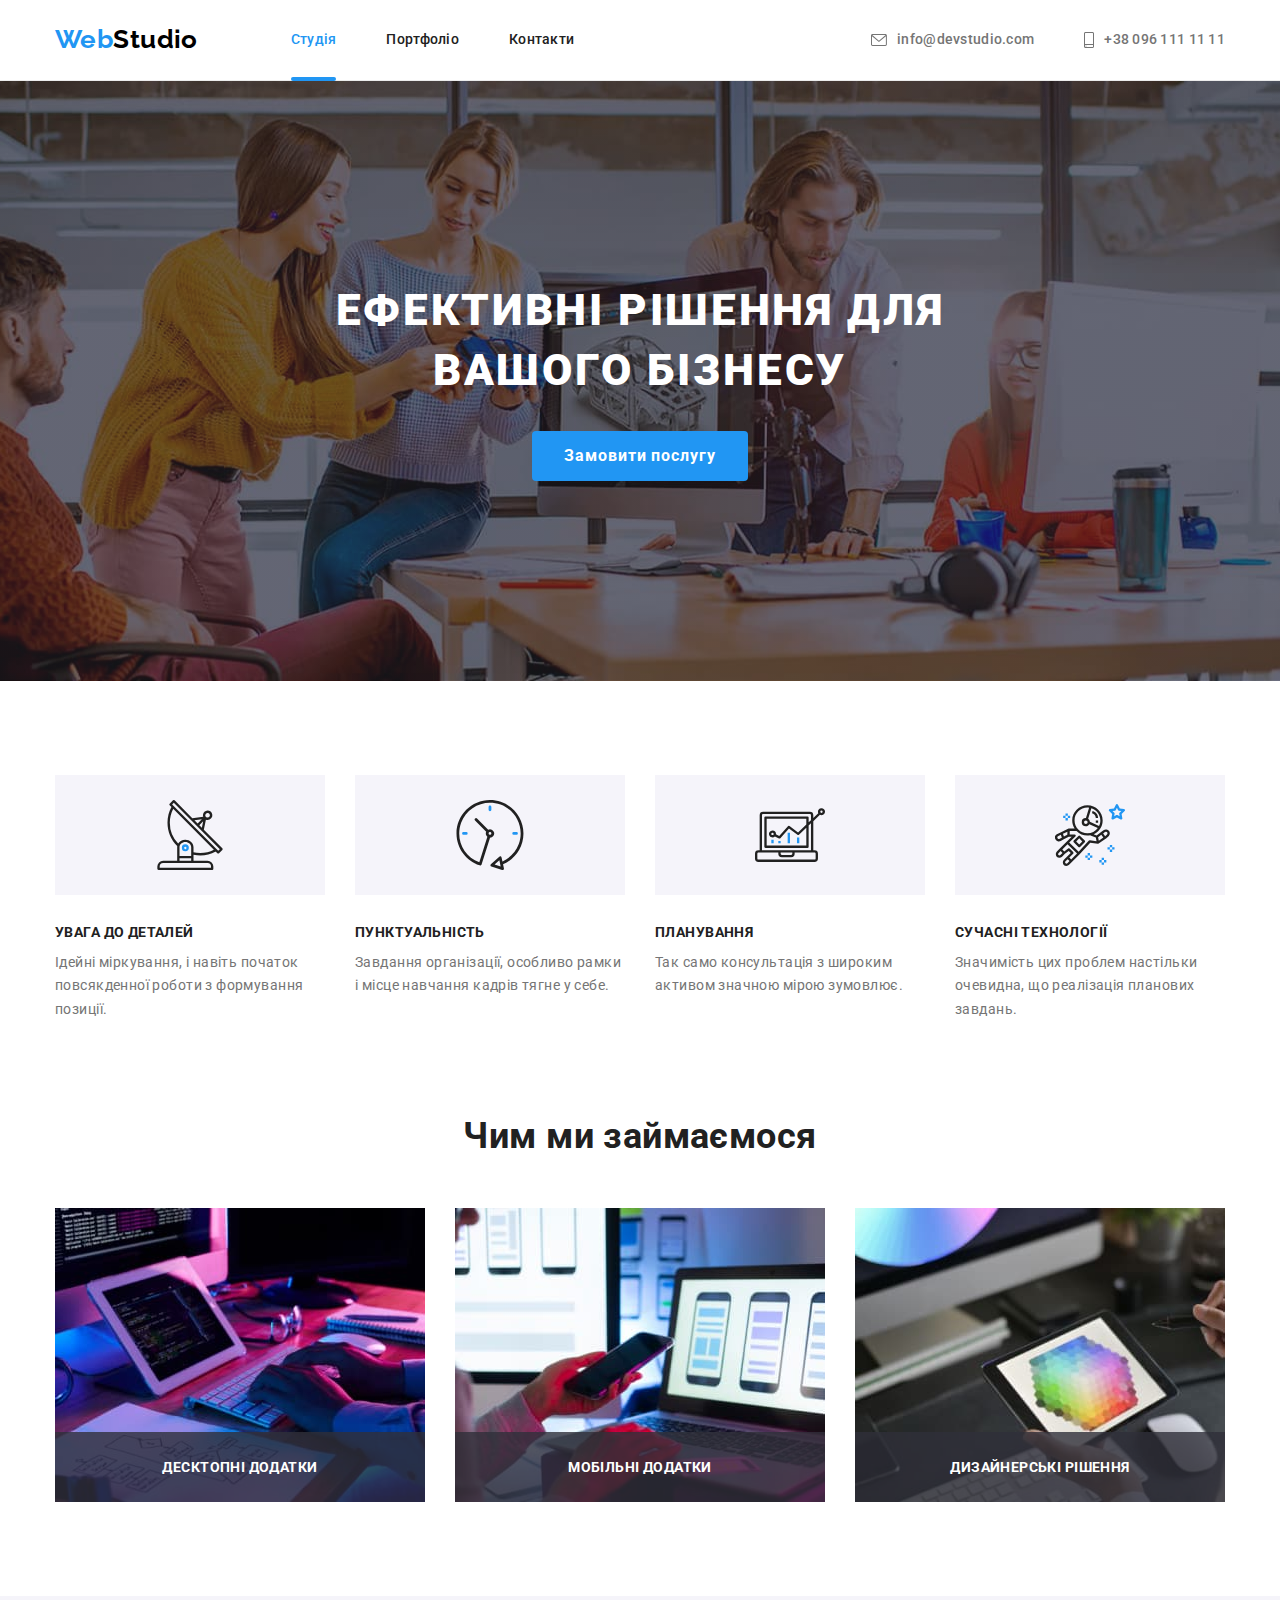
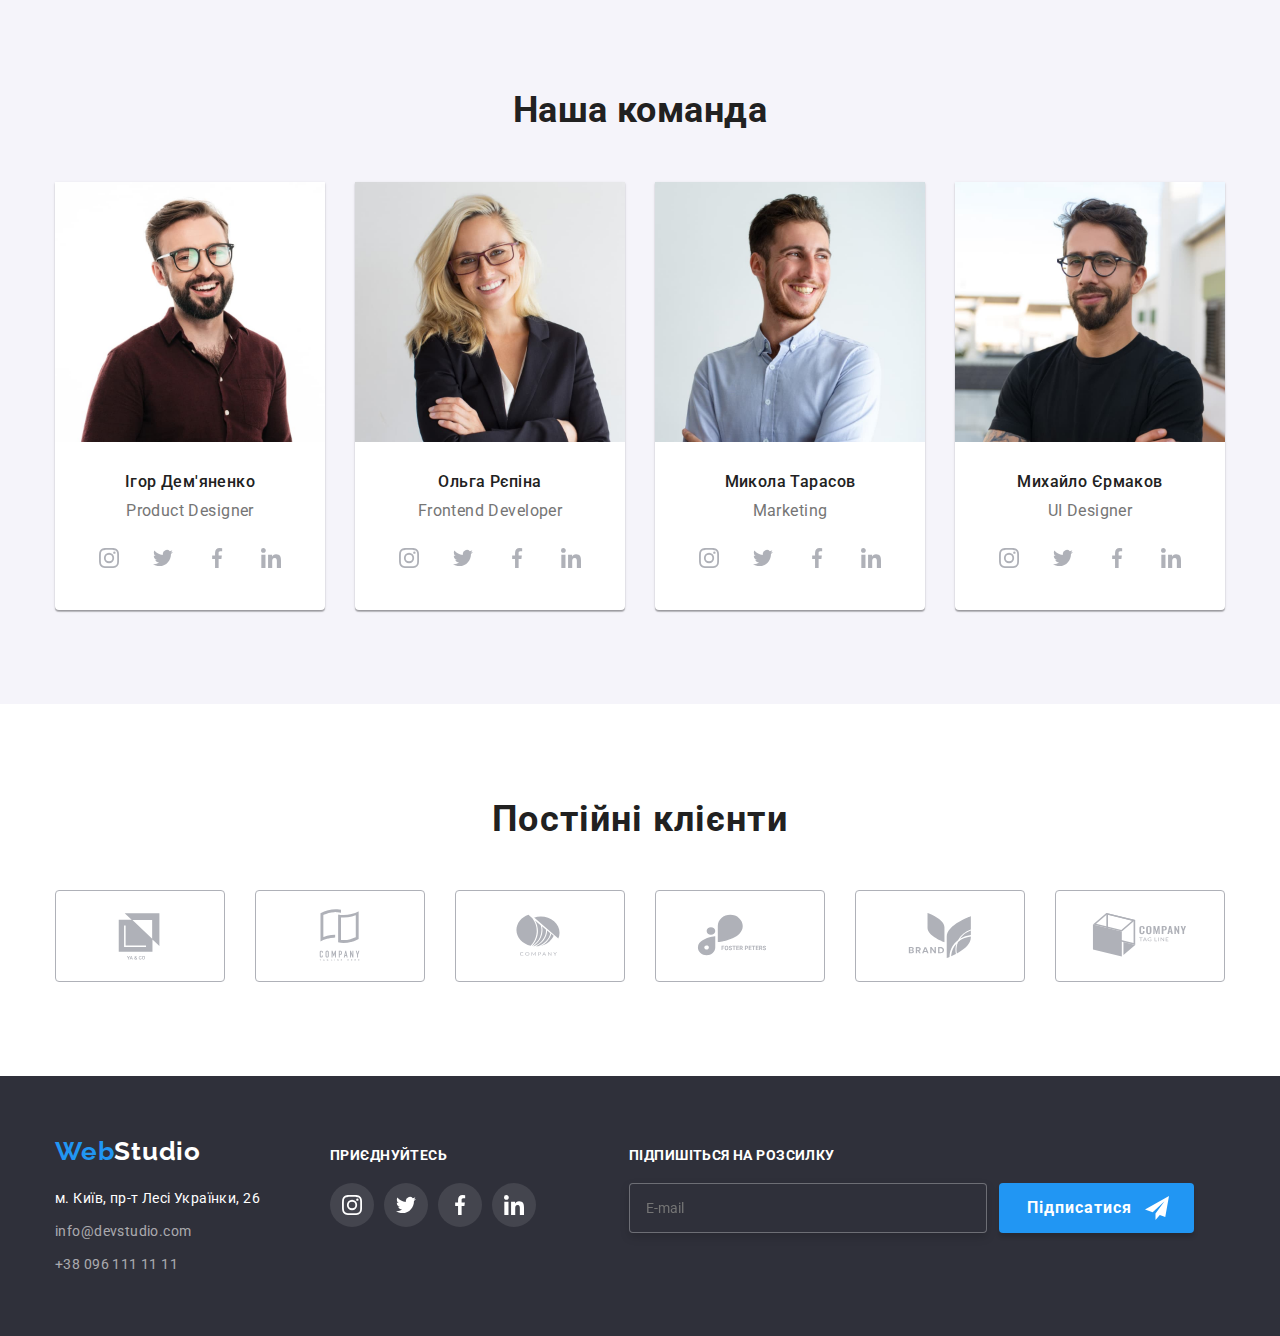
==== index.html @ 055413d2 "add files from goit-markup-hw-06" ====
<!DOCTYPE html>
<html lang="uk">
  <head>
    <meta charset="UTF-8" />
    <meta http-equiv="X-UA-Compatible" content="IE=edge" />
    <meta name="viewport" content="width=device-width, initial-scale=1.0" />
    <title>WebStudio</title>
    <link
      href="https://fonts.googleapis.com/css2?family=Raleway:wght@700&family=Roboto:wght@400;500;700;900&display=swap"
      rel="stylesheet"
    />
    <link
      rel="stylesheet"
      href="https://cdnjs.cloudflare.com/ajax/libs/modern-normalize/1.1.0/modern-normalize.min.css"
    />
    <link rel="stylesheet" href="./css/styles.css" />
  </head>
  <body>
    <header class="page-header">
      <div class="container main-nav">
        <div class="box main-nav">
          <a class="logo link" href="./index.html"
            >Web<span class="studio">Studio</span></a
          >
          <nav>
            <ul class="site-nav list">
              <li class="item">
                <a class="link current" href="./index.html">Студія</a>
              </li>
              <li class="item">
                <a class="link" href="./portfolio.html">Портфоліо</a>
              </li>
              <li class="item">
                <a class="link" href="#">Контакти</a>
              </li>
            </ul>
          </nav>
        </div>

        <div class="box main-nav">
          <ul class="contacts-list list">
            <li class="item">
              <a href="mailto:info@devstudio.com" class="link">
                <svg class="mail-soc-icon" width="16" height="12">
                  <use href="./images/symbol-defs.svg#icon-envelope"></use>
                </svg>
                info@devstudio.com
              </a>
            </li>
            <li class="item">
              <a href="tel:+380961111111" class="link">
                <svg class="tel-soc-icon" width="10" height="16">
                  <use href="./images/symbol-defs.svg#icon-smartphone"></use>
                </svg>
                +38 096 111 11 11</a
              >
            </li>
          </ul>
        </div>
      </div>
    </header>

    <main>
      <section class="hero">
        <h1 class="hero-title">Ефективні рішення для вашого бізнесу</h1>
        <button data-modal-open type="button" class="modal-btn">
          Замовити послугу
        </button>
      </section>

      <section class="features">
        <div class="container">
          <h2 class="visually-hidden">Наші переваги</h2>
          <ul class="features-list list">
            <li class="item">
              <div class="thumb">
                <svg class="features-icon" width="70" height="70">
                  <use href="./images/symbol-defs.svg#icon-antenna"></use>
                </svg>
              </div>
              <h3 class="title">Увага до деталей</h3>
              <p class="text">
                Ідейні міркування, і навіть початок повсякденної роботи з
                формування позиції.
              </p>
            </li>
            <li class="item">
              <div class="thumb">
                <svg class="features-icon" width="70" height="70">
                  <use href="./images/symbol-defs.svg#icon-clock"></use>
                </svg>
              </div>
              <h3 class="title">Пунктуальність</h3>
              <p class="text">
                Завдання організації, особливо рамки і місце навчання кадрів
                тягне у себе.
              </p>
            </li>
            <li class="item">
              <div class="thumb">
                <svg class="features-icon" width="70" height="70">
                  <use href="./images/symbol-defs.svg#icon-diagram"></use>
                </svg>
              </div>
              <h3 class="title">Планування</h3>
              <p class="text">
                Так само консультація з широким активом значною мірою зумовлює.
              </p>
            </li>
            <li class="item">
              <div class="thumb">
                <svg class="features-icon" width="70" height="70">
                  <use href="./images/symbol-defs.svg#icon-astronaut"></use>
                </svg>
              </div>
              <h3 class="title">Сучасні технології</h3>
              <p class="text">
                Значимість цих проблем настільки очевидна, що реалізація
                планових завдань.
              </p>
            </li>
          </ul>
        </div>
      </section>

      <section class="work">
        <div class="container">
          <h2 class="work-title style-title">Чим ми займаємося</h2>
          <ul class="work-list">
            <li class="work-item list">
              <img
                src="./images/img.jpg"
                alt="Людина набирає текст на клавіатурі"
                width="370"
              />
              <div class="activity-1">
                <p class="activity-text">Десктопні додатки</p>
              </div>
            </li>
            <li class="work-item list">
              <img
                src="./images/img1.jpg"
                alt="Людина працює на ноутбуці"
                width="370"
              />
              <div class="activity-2">
                <p class="activity-text">Мобільні додатки</p>
              </div>
            </li>
            <li class="work-item list">
              <img
                src="./images/img2.jpg"
                alt="Людина працює на планшеті з кольоровою палітрою"
                width="370"
              />
              <div class="activity-3">
                <p class="activity-text">Дизайнерські рішення</p>
              </div>
            </li>
          </ul>
        </div>
      </section>

      <section class="team">
        <div class="container">
          <h2 class="team-title style-title">Наша команда</h2>
          <ul class="team-list">
            <li class="list bcg">
              <img src="./images/man.jpg" alt="Ігор Дем'яненко" width="270" />
              <div class="team-box">
                <h3 class="subtitle-team">Ігор Дем'яненко</h3>
                <p lang="en" class="text">Product Designer</p>
                <ul class="team-soc-list list">
                  <li class="team-soc-item">
                    <a href="" class="team-soc-link"
                      ><svg class="soc-icon" width="20" height="20">
                        <use
                          href="./images/symbol-defs.svg#icon-instagram"
                        ></use>
                      </svg>
                    </a>
                  </li>
                  <li class="team-soc-item">
                    <a href="" class="team-soc-link"
                      ><svg class="soc-icon" width="20" height="20">
                        <use href="./images/symbol-defs.svg#icon-twitter"></use>
                      </svg>
                    </a>
                  </li>
                  <li class="team-soc-item">
                    <a href="" class="team-soc-link"
                      ><svg class="soc-icon" width="20" height="20">
                        <use
                          href="./images/symbol-defs.svg#icon-facebook"
                        ></use>
                      </svg>
                    </a>
                  </li>
                  <li class="team-soc-item">
                    <a href="" class="team-soc-link"
                      ><svg class="soc-icon" width="20" height="20">
                        <use
                          href="./images/symbol-defs.svg#icon-linkedin"
                        ></use>
                      </svg>
                    </a>
                  </li>
                </ul>
              </div>
            </li>
            <li class="list bcg">
              <img src="./images/woman.jpg" alt="Ольга Рєпіна" width="270" />
              <div class="team-box">
                <h3 class="subtitle-team">Ольга Рєпіна</h3>
                <p lang="en" class="text">Frontend Developer</p>
                <ul class="team-soc-list list">
                  <li class="team-soc-item">
                    <a href="" class="team-soc-link"
                      ><svg class="soc-icon" width="20" height="20">
                        <use
                          href="./images/symbol-defs.svg#icon-instagram"
                        ></use>
                      </svg>
                    </a>
                  </li>
                  <li class="team-soc-item">
                    <a href="" class="team-soc-link"
                      ><svg class="soc-icon" width="20" height="20">
                        <use href="./images/symbol-defs.svg#icon-twitter"></use>
                      </svg>
                    </a>
                  </li>
                  <li class="team-soc-item">
                    <a href="" class="team-soc-link"
                      ><svg class="soc-icon" width="20" height="20">
                        <use
                          href="./images/symbol-defs.svg#icon-facebook"
                        ></use>
                      </svg>
                    </a>
                  </li>
                  <li class="team-soc-item">
                    <a href="" class="team-soc-link"
                      ><svg class="soc-icon" width="20" height="20">
                        <use
                          href="./images/symbol-defs.svg#icon-linkedin"
                        ></use>
                      </svg>
                    </a>
                  </li>
                </ul>
              </div>
            </li>
            <li class="list bcg">
              <img src="./images/man1.jpg" alt="Микола Тарасов" width="270" />
              <div class="team-box">
                <h3 class="subtitle-team">Микола Тарасов</h3>
                <p lang="en" class="text">Marketing</p>
                <ul class="team-soc-list list">
                  <li class="team-soc-item">
                    <a href="" class="team-soc-link"
                      ><svg class="soc-icon" width="20" height="20">
                        <use
                          href="./images/symbol-defs.svg#icon-instagram"
                        ></use>
                      </svg>
                    </a>
                  </li>
                  <li class="team-soc-item">
                    <a href="" class="team-soc-link"
                      ><svg class="soc-icon" width="20" height="20">
                        <use href="./images/symbol-defs.svg#icon-twitter"></use>
                      </svg>
                    </a>
                  </li>
                  <li class="team-soc-item">
                    <a href="" class="team-soc-link"
                      ><svg class="soc-icon" width="20" height="20">
                        <use
                          href="./images/symbol-defs.svg#icon-facebook"
                        ></use>
                      </svg>
                    </a>
                  </li>
                  <li class="team-soc-item">
                    <a href="" class="team-soc-link"
                      ><svg class="soc-icon" width="20" height="20">
                        <use
                          href="./images/symbol-defs.svg#icon-linkedin"
                        ></use>
                      </svg>
                    </a>
                  </li>
                </ul>
              </div>
            </li>
            <li class="list bcg">
              <img src="./images/man2.jpg" alt="Михайло Єрмаков" width="270" />
              <div class="team-box">
                <h3 class="subtitle-team">Михайло Єрмаков</h3>
                <p lang="en" class="text">UI Designer</p>
                <ul class="team-soc-list list">
                  <li class="team-soc-item">
                    <a href="" class="team-soc-link"
                      ><svg class="soc-icon" width="20" height="20">
                        <use
                          href="./images/symbol-defs.svg#icon-instagram"
                        ></use>
                      </svg>
                    </a>
                  </li>
                  <li class="team-soc-item">
                    <a href="" class="team-soc-link"
                      ><svg class="soc-icon" width="20" height="20">
                        <use href="./images/symbol-defs.svg#icon-twitter"></use>
                      </svg>
                    </a>
                  </li>
                  <li class="team-soc-item">
                    <a href="" class="team-soc-link"
                      ><svg class="soc-icon" width="20" height="20">
                        <use
                          href="./images/symbol-defs.svg#icon-facebook"
                        ></use>
                      </svg>
                    </a>
                  </li>
                  <li class="team-soc-item">
                    <a href="" class="team-soc-link"
                      ><svg class="soc-icon" width="20" height="20">
                        <use
                          href="./images/symbol-defs.svg#icon-linkedin"
                        ></use>
                      </svg>
                    </a>
                  </li>
                </ul>
              </div>
            </li>
          </ul>
        </div>
      </section>

      <section class="clients">
        <div class="container">
          <h2 class="clients-title">Постійні клієнти</h2>
          <ul class="clients-list list">
            <li class="clients-item">
              <a class="clients-logo-link" href=""
                ><svg class="clients-icon" width="106" height="60">
                  <use href="./images/symbol-defs.svg#icon-Client-2"></use>
                </svg>
              </a>
            </li>
            <li class="clients-item">
              <a class="clients-logo-link" href=""
                ><svg class="clients-icon" width="106" height="60">
                  <use href="./images/symbol-defs.svg#icon-Client-1"></use>
                </svg>
              </a>
            </li>
            <li class="clients-item">
              <a class="clients-logo-link" href=""
                ><svg class="clients-icon" width="106" height="60">
                  <use href="./images/symbol-defs.svg#icon-Client-3"></use>
                </svg>
              </a>
            </li>
            <li class="clients-item">
              <a class="clients-logo-link" href=""
                ><svg class="clients-icon" width="106" height="60">
                  <use href="./images/symbol-defs.svg#icon-Client-4"></use>
                </svg>
              </a>
            </li>
            <li class="clients-item">
              <a class="clients-logo-link" href=""
                ><svg class="clients-icon" width="106" height="60">
                  <use href="./images/symbol-defs.svg#icon-Client-5"></use>
                </svg>
              </a>
            </li>
            <li class="clients-item">
              <a class="clients-logo-link" href=""
                ><svg class="clients-icon" width="106" height="60">
                  <use href="./images/symbol-defs.svg#icon-Client-6"></use>
                </svg>
              </a>
            </li>
          </ul>
        </div>
      </section>
    </main>

    <footer class="footer">
      <div class="container footer-thumb">
        <div class="address-thumb">
          <a href="./index.html" class="logo-footer link"
            >Web<span class="studio">Studio</span></a
          >
          <address>
            <ul class="menu-list">
              <li class="list item">
                <a
                  class="address-link"
                  href="https://goo.gl/maps/z2QzcaadqmwXCN8d9"
                  target="_blank"
                  rel="noopener noreferrer nofollow"
                >
                  м. Київ, пр-т Лесі Українки, 26
                </a>
              </li>
              <li class="list item">
                <a class="link" href="mailto:info@devstudio.com"
                  >info@devstudio.com</a
                >
              </li>
              <li class="list item">
                <a class="link" href="tel:+380961111111">+38 096 111 11 11</a>
              </li>
            </ul>
          </address>
        </div>
        <div class="social-thumb">
          <p class="footer-text">приєднуйтесь</p>
          <ul class="footer-soc-list list">
            <li class="footer-soc-item">
              <a href="" class="footer-soc-link"
                ><svg class="footer-soc-icon" width="20" height="20">
                  <use href="./images/symbol-defs.svg#icon-instagram"></use>
                </svg>
              </a>
            </li>
            <li class="footer-soc-item">
              <a href="" class="footer-soc-link"
                ><svg class="footer-soc-icon" width="20" height="20">
                  <use href="./images/symbol-defs.svg#icon-twitter"></use>
                </svg>
              </a>
            </li>
            <li class="footer-soc-item">
              <a href="" class="footer-soc-link"
                ><svg class="footer-soc-icon" width="20" height="20">
                  <use href="./images/symbol-defs.svg#icon-facebook"></use>
                </svg>
              </a>
            </li>
            <li class="footer-soc-item">
              <a href="" class="footer-soc-link"
                ><svg class="footer-soc-icon" width="20" height="20">
                  <use href="./images/symbol-defs.svg#icon-linkedin"></use>
                </svg>
              </a>
            </li>
          </ul>
        </div>
        <div class="mailing-list-thumb">
          <p class="footer-text">Підпишіться на розсилку</p>
          <form class="form-footer">
            <div class="form-footer-thumb">
              <input
                class="footer-input colortext"
                type="e-mail"
                placeholder="E-mail"
                required
              />
              <button class="btn-footer" type="submit">
                Підписатися
                <svg class="footer-icon-send" width="24" height="24">
                  <use href="./images/icons.svg#icon-send"></use>
                </svg>
              </button>
            </div>
          </form>
        </div>
      </div>
    </footer>
    <div data-modal class="backdrop is-hidden">
      <div class="modal">
        <button data-modal-close type="button" class="btn-close">
          <svg class="modal-close-icon" width="18px" height="18px">
            <use href="./images/symbol-defs.svg#icon-close"></use>
          </svg>
        </button>
        <p class="modal-title">Залиште свої дані, ми вам передзвонимо</p>
        <form class="modal-form">
          <div class="form-field">
            <label class="form-label" for="name">Ім'я</label>
            <input
              type="text"
              class="form-input"
              name="user-name"
              id="name"
              required
            />
            <svg class="form-input-icon" width="18px" height="18px">
              <use href="./images/icons.svg#icon-person-modal"></use>
            </svg>
          </div>

          <div class="form-field">
            <label class="form-label" for="tel">Телефон</label>
            <input
              type="tel"
              class="form-input"
              name="user-tel"
              id="tel"
              required
            />
            <svg class="form-input-icon" width="18px" height="18px">
              <use href="./images/icons.svg#icon-phone-modal"></use>
            </svg>
          </div>

          <div class="form-field">
            <label class="form-label" for="email">Пошта</label>
            <input
              type="email"
              class="form-input"
              name="user-email"
              id="email"
            /><svg class="form-input-icon" width="18px" height="18px">
              <use href="./images/icons.svg#icon-email-modal"></use>
            </svg>
          </div>
          <div class="form-field">
            <label for="user-text" class="form-label">Коментар</label>
            <textarea
              class="form-comment"
              name="user-text"
              id="user-text"
              placeholder="Введіть текст"
            ></textarea>
          </div>

          <div class="form-field-policy">
            <input
              class="checkbox visually-hidden"
              type="checkbox"
              name="policy"
              id="policy"
            />
            <label class="text-checkbox" for="policy"
              ><span
                ><svg class="icon-checked" width="16" height="15">
                  <use href="./images/icons.svg#icon-checked"></use>
                </svg> </span
              >Погоджуюся з розсилкою та приймаю
              <a class="modal-accept">Умови договору</a></label
            >
          </div>

          <button type="submit" class="send-btn">Відправити</button>
        </form>
      </div>
    </div>
    <script src="./js/modal.js"></script>
  </body>
</html>
---- css/styles.css ----
/* колір основного тексту #212121 */
/* колір другорядного тексту #757575  */
/* білий  #ffffff */
/* акцент #2196F3 */
/* контакти у футері rgba(255, 255, 255, 0.6) */
/* секція і футер #2F303A  */
/* колір хедера #ECECEC */
/* колір невидимої секції #F5F5F5 */
/* колір секції наша команда #F5F4FA */

:root {
  --primery-text-color: #212121;
  --title-text-color: #757575;
  --accent-text-color: #2196f3;
  --primery-white-color: #ffffff;
  --primery-black-color: #000000;
  --bg-footer-color: #2f303a;
  --bg-our-team: #f5f4fa;
  --address-footer: rgba(255, 255, 255, 0.6);
  --button-color: #188ce8;
  --button-bcg-color: #f5f4fa;
}

body {
  background-color: var(--primery-white-color);
  font-family: "Roboto", sans-serif;
  color: var(--primery-text-color);
  font-size: 14px;
  letter-spacing: 0.03em;
}

.list {
  list-style: none;
  padding: 0;
  margin: 0;
}
.link {
  text-decoration: none;
}

.container {
  width: 1200px;
  padding: 0 15px;
  margin: 0 auto;
}

h1,
h2,
h3,
h4,
h5,
h6,
p,
ul {
  margin: 0;
}

img {
  display: block;
  max-width: 100%;
  height: auto;
}

button {
  cursor: pointer;
  border: none;
  font-family: inherit;
}

a {
  cursor: pointer;
}

/* header */

.box {
  width: 1200px;
  padding: 0;
  margin: 0 auto;
}

.logo {
  padding: 24px 0 25px 0;
  display: block;
  color: var(--accent-text-color);
  font-family: "Raleway";
  font-weight: 700;
  font-size: 26px;
  line-height: 1.19;
}
.studio {
  color: var(--primery-black-color);
}

.main-nav {
  display: flex;
}

.page-header {
  width: 100%;

  border-bottom: 1px solid #ececec;
  background-color: var(--primery-white-color);
}

.site-nav .link {
  position: relative;
  display: block;
  padding-top: 32px;
  padding-bottom: 32px;

  color: var(--primery-text-color);
  font-weight: 500;
  font-size: 14px;
  line-height: 1.14;
  letter-spacing: 0.02em;
  transition: color 250ms cubic-bezier(0.4, 0, 0.2, 1);
}

.current::after {
  content: "";
  position: absolute;
  left: 0;
  bottom: -1px;

  display: block;
  width: 100%;
  height: 4px;
  border-radius: 2px;
  background-color: var(--accent-text-color);
}

.site-nav {
  display: flex;
  margin-left: 93px;
}

.site-nav .item:not(:last-child) {
  margin-right: 50px;
}

.site-nav .link:hover,
.site-nav .link:focus {
  color: var(--accent-text-color);
}

.site-nav .link.current {
  color: var(--accent-text-color);
}

.contacts-list .link {
  padding-top: 32px;
  padding-bottom: 32px;
  display: flex;
  align-items: center;

  color: var(--title-text-color);
  font-weight: 500;
  font-size: 14px;
  line-height: 1.14;
  letter-spacing: 0.02em;

  transition: color 250ms cubic-bezier(0.4, 0, 0.2, 1);
}

.contacts-list {
  display: flex;
  margin-left: auto;
}

.mail-soc-icon {
  fill: currentColor;
  margin-right: 10px;
}

.tel-soc-icon {
  fill: currentColor;
  margin-right: 10px;
}

.contacts-list .mail-soc-icon:hover,
.contacts-list .mail-soc-icon:focus {
  color: var(--accent-text-color);
}

.contacts-list .item:not(:last-child) {
  margin-right: 50px;
}

.contacts-list .link:hover,
.contacts-list .link:focus {
  color: var(--accent-text-color);
}

/* hero */

.visually-hidden {
  position: absolute;
  white-space: nowrap;
  width: 1px;
  height: 1px;
  overflow: hidden;
  border: 0;
  padding: 0;
  clip: rect(0 0 0 0);
  clip-path: inset(50%);
  margin: -1px;
}

.hero {
  background-color: #c4c4c4;
  text-align: center;
  padding-top: 200px;
  padding-bottom: 200px;
}

.hero {
  margin: auto;
  min-height: 480px;
  max-width: 1600px;
  background-image: linear-gradient(
      rgba(47, 48, 58, 0.4),
      rgba(47, 48, 58, 0.4)
    ),
    url(../images/hero-bcg.jpg);
  background-repeat: no-repeat;
  background-position: center;
  background-size: cover;
}

.hero-title {
  margin-left: auto;
  margin-right: auto;
  max-width: 696px;

  color: var(--primery-white-color);
  font-weight: 900;
  font-size: 44px;
  line-height: 1.36;
  letter-spacing: 0.06em;
  text-transform: uppercase;
}

.modal-btn {
  display: inline-block;
  margin: 0 auto;
  margin-top: 30px;

  border-radius: 4px;
  min-width: 216px;
  padding: 10px 32px;

  background-color: var(--accent-text-color);
  color: var(--primery-white-color);
  font-weight: 700;
  font-size: 16px;
  line-height: 1.87;
  text-decoration: none;
  letter-spacing: 0.06em;

  transition: background-color 250ms cubic-bezier(0.4, 0, 0.2, 1);
}

.modal-btn:hover,
.modal-btn:focus {
  background-color: var(--button-color);
}

/* features */

.features-list .title {
  color: var(--primery-text-color);
  font-weight: 700;
  font-size: 14px;
  line-height: 1.14;
  text-transform: uppercase;
  margin-bottom: 10px;
}

.features {
  padding-top: 94px;
}

.features-list {
  display: flex;
}

.features-list .item:not(:last-child) {
  margin-right: 30px;
}

.features-list .text {
  color: var(--title-text-color);
  font-size: 14px;
  line-height: 1.71;
  max-width: 270px;
}

.thumb {
  display: flex;
  background-color: #f5f4fa;
  width: 270px;
  height: 120px;
  margin-bottom: 30px;
  align-items: center;
  justify-content: center;
}

/* work */

.style-title {
  font-weight: 700;
  font-size: 36px;
  line-height: 1.16;
  text-align: center;
  margin-bottom: 50px;
}

.work {
  padding-top: 94px;
  padding-bottom: 94px;
}

.work-list {
  position: relative;
  display: flex;
  padding-left: 0;
}

.work-list .item {
  max-width: 370px;
}

.work-list .work-item:not(:last-child) {
  margin-right: 30px;
}

.activity-1 {
  position: absolute;
  bottom: 0;
  left: 0;
  width: 370px;
  height: 70px;
  background: rgba(47, 48, 58, 0.8);
}

.activity-2 {
  position: absolute;
  bottom: 0;
  left: 400px;
  width: 370px;
  height: 70px;
  background: rgba(47, 48, 58, 0.8);
}

.activity-3 {
  position: absolute;
  bottom: 0;
  left: 800px;
  width: 370px;
  height: 70px;
  background: rgba(47, 48, 58, 0.8);
}

.activity-text {
  position: absolute;
  top: 50%;
  left: 50%;
  transform: translate(-50%, -50%);

  font-weight: 700;
  font-size: 14px;
  line-height: calc(16 / 14);
  text-align: center;
  letter-spacing: 0.03em;
  text-transform: uppercase;

  color: var(--primery-white-color);
}

/* team */

.team {
  background-color: var(--bg-our-team);
}

.team-box {
  padding-top: 30px;
  padding-bottom: 30px;
  text-align: center;
}

.subtitle-team {
  font-weight: 500;
  font-size: 16px;
  line-height: 1.19;
  margin-bottom: 10px;
}

.team .text {
  color: var(--title-text-color);
  font-size: 16px;
  line-height: 1.19;
}

.team {
  padding-top: 94px;
  padding-bottom: 94px;
}

.team-list {
  display: flex;
  padding-left: 0;
}

.team-list .bcg:not(:last-child) {
  margin-right: 30px;
}

.bcg {
  width: 270px;
  height: 428px;
  left: 215px;
  top: 1632px;
  background: var(--primery-white-color);
  box-shadow: 0px 1px 3px rgba(0, 0, 0, 0.12), 0px 1px 1px rgba(0, 0, 0, 0.14),
    0px 2px 1px rgba(0, 0, 0, 0.2);
  border-radius: 0px 0px 4px 4px;
}

.team-soc-list {
  display: flex;
  gap: 10px;
  align-items: center;
  justify-content: center;
  margin-top: 16px;
}

.soc-icon {
  color: #afb1b8;
}

.team-soc-item {
  height: 44px;
  width: 44px;
}

.team-soc-link {
  display: flex;
  fill: currentColor;
  text-decoration: none;
  background-color: var(--primery-white-color);
  align-items: center;
  justify-content: center;
  border-radius: 50%;
  width: 100%;
  height: 100%;
  fill: #afb1b8;

  transition: background-color 250ms cubic-bezier(0.4, 0, 0.2, 1);
}

.team-soc-link:hover,
.team-soc-link:focus {
  background-color: var(--accent-text-color);
  fill: var(--primery-white-color);
}

/* Clients */

.clients {
  background-color: var(--primery-white-color);
  padding-top: 94px;
  padding-bottom: 94px;
}

.clients-title {
  font-size: 36px;
  line-height: calc(42 / 36);
  text-align: center;
  letter-spacing: 0.03em;
  color: var(--primery-text-color);
}

.clients-list {
  display: flex;
  margin-top: 50px;

  gap: 30px;
  align-items: center;
  justify-content: center;
}

.clients-item {
  width: 170px;
  height: 92px;
}

.clients-logo-link {
  display: flex;
  fill: currentColor;
  align-items: center;
  justify-content: center;
  border: 1px solid #afb1b8;
  border-radius: 4px;
  width: 100%;
  height: 100%;
  fill: #afb1b8;
  transition: border-color 250ms cubic-bezier(0.4, 0, 0.2, 1),
    fill 250ms cubic-bezier(0.4, 0, 0.2, 1);
}

.clients-logo-link:hover,
.clients-logo-link:focus {
  border-color: var(--accent-text-color);
  fill: var(--accent-text-color);
}

/* footer */

.footer {
  display: flex;
  align-items: baseline;
  background-color: var(--bg-footer-color);
  padding-top: 60px;
  padding-bottom: 60px;
}

.logo-footer {
  display: inline-block;
  margin-bottom: 20px;

  color: var(--accent-text-color);
  font-family: "Raleway";
  font-weight: 700;
  font-size: 26px;
  line-height: 1.19;
  letter-spacing: 0.03em;
}

.logo-footer .studio {
  color: var(--primery-white-color);
}

.menu-list .link {
  font-size: 14px;
  line-height: 1.71;
}

.menu-list {
  padding-left: 0;
}

.menu-list .item:not(:last-child) {
  margin-bottom: 9px;
}

address .link {
  font-style: normal;
  font-size: 14px;
  line-height: 1.7;
  color: var(--address-footer);
  transition: color 250ms cubic-bezier(0.4, 0, 0.2, 1);
}

address .link:hover,
address .link:focus {
  color: var(--accent-text-color);
}
.address-link:hover,
.address-link:focus {
  color: var(--accent-text-color);
}

.address-link {
  font-style: normal;
  font-size: 14px;
  line-height: 1.7;
  color: var(--primery-white-color);
  text-decoration: none;
  transition: color 250ms cubic-bezier(0.4, 0, 0.2, 1);
}

.footer-thumb {
  display: flex;
  align-items: baseline;
}

.address-thumb {
  margin-right: 70px;
}

.footer-text {
  color: var(--primery-white-color);
  font-weight: 700;
  font-size: 14px;
  line-height: calc(16 / 14);
  letter-spacing: 0.03em;
  text-transform: uppercase;
}

.footer-soc-list {
  display: flex;
  gap: 10px;
  margin-top: 20px;
}

.footer-soc-item {
  width: 44px;
  height: 44px;
}

.footer-soc-link {
  display: flex;
  fill: currentColor;
  text-decoration: none;
  background-color: rgba(255, 255, 255, 0.1);
  align-items: center;
  justify-content: center;
  border-radius: 50%;
  width: 100%;
  height: 100%;
  transition: background-color 250ms cubic-bezier(0.4, 0, 0.2, 1);
}

.footer-soc-icon {
  color: var(--primery-white-color);
}

.footer-soc-link:hover,
.footer-soc-link:focus {
  background-color: var(--accent-text-color);
}

.soc-icon:hover,
.soc-icon:focus {
  color: var(--primery-white-color);
}

.footer-input {
  background-color: var(--bg-footer-color);
  margin-top: 20px;
  width: 358px;
  height: 50px;
  border: 1px solid rgba(255, 255, 255, 0.3);
  filter: drop-shadow(0px 4px 4px rgba(0, 0, 0, 0.15));
  border-radius: 4px;
}

.footer-input {
  padding: 15px 16px;
}

.colortext {
  color: var(--primery-white-color);
}

.footer-input:focus {
  border: 1px solid var(--accent-text-color);
  outline: transparent;
}

.btn-footer {
  position: relative;
  background-color: var(--accent-text-color);
  color: var(--primery-white-color);

  padding: 10px 62px 10px 28px;
  font-weight: bold;
  font-size: 16px;
  letter-spacing: 0.06em;
  line-height: calc(30 / 16);
  box-shadow: 0px 4px 4px rgba(0, 0, 0, 0.15);
  border-radius: 4px;

  transition: background-color 250ms cubic-bezier(0.4, 0, 0.2, 1);
}

.btn-footer:hover,
.btn-footer:focus {
  background-color: var(--button-color);
}

.footer-icon-send {
  position: absolute;
  fill: currentColor;
  top: 50%;
  right: 13px;
  transform: translate(-50%, -50%);
}

.form-footer-thumb {
  display: flex;
  align-items: flex-end;
  gap: 12px;
}

.mailing-list-thumb {
  margin-left: 93px;
}

/* portfolio */

.modal-btn-list {
  padding: 6px 25px;
  border-radius: 4px;

  background-color: var(--button-bcg-color);
  font-style: normal;
  font-weight: 500;
  font-size: 16px;
  line-height: 1.62;
  transition: background-color 250ms cubic-bezier(0.4, 0, 0.2, 1);
}

.page-list {
  display: flex;
  margin-bottom: 50px;
  justify-content: center;
}

.modal-btn-list:hover,
.modal-btn-list:focus {
  color: var(--primery-white-color);
  background-color: var(--accent-text-color);
}

.page-list .item {
  margin-right: 8px;
}

.modal-btn-list:hover,
.modal-btn-list:focus {
  box-shadow: 0px 3px 1px rgba(0, 0, 0, 0.1), 0px 1px 2px rgba(0, 0, 0, 0.08),
    0px 2px 2px rgba(0, 0, 0, 0.12);
}

.some-item:not(:last-child) {
  margin-right: 8px;
}

.portfolio-hero {
  padding-top: 94px;
  padding-bottom: 94px;
}

.portfolio-title {
  margin-bottom: 4px;
  color: var(--primery-text-color);
  font-weight: 700;
  font-size: 18px;
  line-height: 2;
  letter-spacing: 0.06em;
}

.portfolio-text {
  color: var(--title-text-color);
  font-size: 16px;
  line-height: 1.87;
}

.portfolio-list {
  display: flex;
  flex-wrap: wrap;
}

.card-link {
  display: block;
}

.card-link:hover .text-overlay {
  transform: translateY(0);
}

.card-link:hover,
.card-link:focus {
  box-shadow: 0px 1px 1px rgba(0, 0, 0, 0.12), 0px 4px 4px rgba(0, 0, 0, 0.06),
    1px 4px 6px rgba(0, 0, 0, 0.16);
}

.portfolio-list .item {
  width: 370px;
  margin-right: 30px;
  margin-bottom: 30px;
}

.portfolio-list .item:nth-child(3n) {
  margin-right: 0;
}

.portfolio-list .item:nth-last-child(-n + 3) {
  margin-bottom: 0;
}

.card-title {
  padding: 20px 24px;
  border: 1px solid #eeeeee;
  border-top: none;
}

.project-thumb {
  position: relative;
  overflow: hidden;
}

.text-overlay {
  position: absolute;
  display: flex;
  justify-content: center;
  align-items: center;
  top: 0;
  left: 0;
  height: 101%;
  width: 100%;
  padding: 63px 24px;

  transform: translateY(100%);
  transition: transform 250ms cubic-bezier(0.4, 0, 0.2, 1);

  font-weight: 400;
  font-size: 18px;
  line-height: calc(28 / 18);
  letter-spacing: 0.03em;

  color: var(--primery-white-color);
  background-color: rgba(33, 150, 243, 0.9);
}

.backdrop {
  position: fixed;
  bottom: 0;
  left: 0;
  width: 100%;
  height: 100%;
  background-color: rgba(0, 0, 0, 0.2);

  transition: opacity 250ms cubic-bezier(0.4, 0, 0.2, 1),
    visibility 250ms cubic-bezier(0.4, 0, 0.2, 1);
}

.modal {
  position: absolute;
  top: 50%;
  left: 50%;

  width: 528px;
  height: 581px;
  background-color: var(--primery-white-color);
  box-shadow: 0px 1px 3px rgba(0, 0, 0, 0.12), 0px 1px 1px rgba(0, 0, 0, 0.14),
    0px 2px 1px rgba(0, 0, 0, 0.2);
  border-radius: 4px;
  padding: 40px;

  transform: translate(-50%, -50%) scale(1);
  transition: transform 250ms cubic-bezier(0.4, 0, 0.2, 1);
}

.backdrop.is-hidden .modal {
  transform: translate(-50%, -50%) scale(0);
}

.btn-close {
  position: absolute;
  top: 8px;
  right: 8px;

  width: 30px;
  height: 30px;
  background: var(--primery-white-color);
  border: 1px solid rgba(0, 0, 0, 0.1);
  border-radius: 50%;

  display: flex;
  justify-content: center;
  align-items: center;

  transition: background-color 250ms cubic-bezier(0.4, 0, 0.2, 1);
}

.btn-close:hover,
.btn-close:focus {
  fill: var(--accent-text-color);
}

.is-hidden {
  opacity: 0;
  visibility: hidden;
  pointer-events: none;
}

.modal-title {
  font-weight: 700;
  font-size: 20px;
  line-height: calc(23 / 20);
  text-align: center;
  letter-spacing: 0.03em;
  margin-bottom: 12px;
  color: var(--primery-text-color);
}

.form-field {
  position: relative;

  display: flex;
  flex-direction: column;
  margin-bottom: 10px;

  font-weight: 400;
  font-size: 12px;
  line-height: calc(14 / 12);

  letter-spacing: 0.01em;
  color: var(--title-text-color);
}

.modal-form .form-field:nth-last-child(-n + 3) {
  margin-bottom: 0;
}

.form-input-icon {
  position: absolute;
  top: 50%;
  left: 12px;
  transition: color 250ms cubic-bezier(0.4, 0, 0.2, 1);
}

.form-input {
  margin: 0;
  padding-left: 42px;
  width: 100%;
  height: 40px;
  border: 1px solid rgba(33, 33, 33, 0.2);
  border-radius: 4px;
  outline: transparent;
  transition: outline 250ms cubic-bezier(0.4, 0, 0.2, 1);
}

.form-comment {
  outline: transparent;
  transition: outline 250ms cubic-bezier(0.4, 0, 0.2, 1);
}

.form-input:focus,
.form-comment:focus {
  border: 1px solid var(--accent-text-color);
}

.form-field:focus-within > .form-input-icon {
  fill: var(--accent-text-color);
}

.form-label {
  font-weight: 400;
  font-size: 12px;
  line-height: calc(14 / 12);

  letter-spacing: 0.01em;

  color: var(--title-text-color);
  margin-bottom: 4px;
}

.send-btn {
  display: block;
  margin: 0 auto;
  width: 200px;
  height: 50px;
  margin-top: 30px;
  padding: 0;
  background: var(--accent-text-color);
  box-shadow: 0px 4px 4px rgba(0, 0, 0, 0.15);
  border-radius: 4px;
  align-items: center;
  text-align: center;
  letter-spacing: 0.06em;

  font-weight: 700;
  font-size: 16px;
  line-height: calc(30 / 16);

  color: var(--primery-white-color);
  transition: background-color 250ms cubic-bezier(0.4, 0, 0.2, 1);
}

.send-btn:hover,
.send-btn:focus {
  background-color: var(--button-color);
}

.form-comment {
  height: 120px;
  width: 100%;
  border: 1px solid rgba(33, 33, 33, 0.2);
  border-radius: 4px;
  resize: none;
  padding: 12px 16px;
  margin-bottom: 20px;
}

.form-comment::placeholder {
  font-weight: 400;
  font-size: 12px;
  line-height: calc(14 / 12);
  letter-spacing: 0.01em;

  color: rgba(117, 117, 117, 0.5);
}

.modal-accept {
  color: var(--accent-text-color);
  text-decoration: underline;
}

.text-checkbox {
  font-weight: 400;
  font-size: 14px;
  line-height: calc(24 / 14);

  letter-spacing: 0.03em;

  color: var(--title-text-color);

  display: flex;
  align-items: center;
  justify-content: center;
}

.text-checkbox span {
  width: 16px;
  height: 15px;
  border: 2px solid var(--primery-text-color);
  border-radius: 2px;
  margin-right: 10px;
  display: flex;
  align-items: center;
  justify-content: center;
  fill: transparent;
}

.checkbox:checked + .text-checkbox span {
  background-color: var(--accent-text-color);
  border-color: transparent;
  fill: #ffffff;
}

.checkbox:focus + .text-checkbox span {
  border-color: var(--accent-text-color);
}
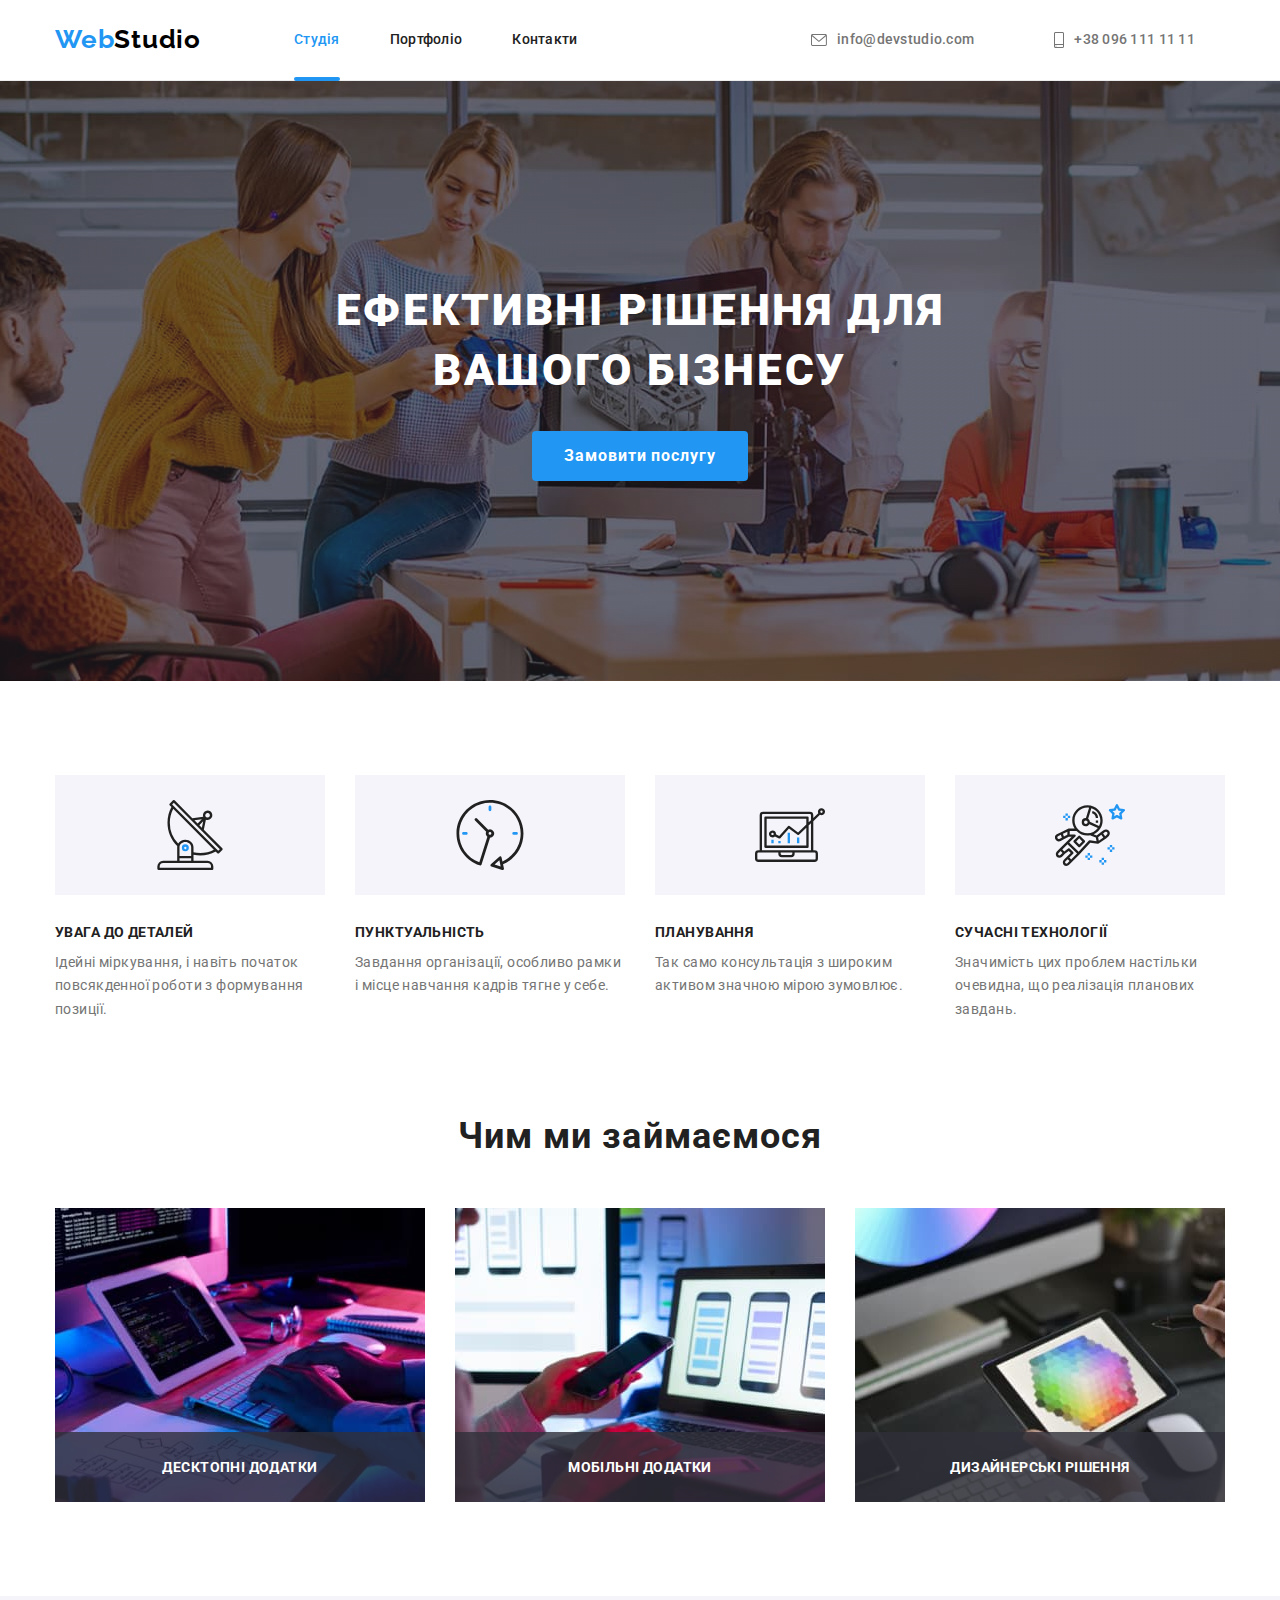
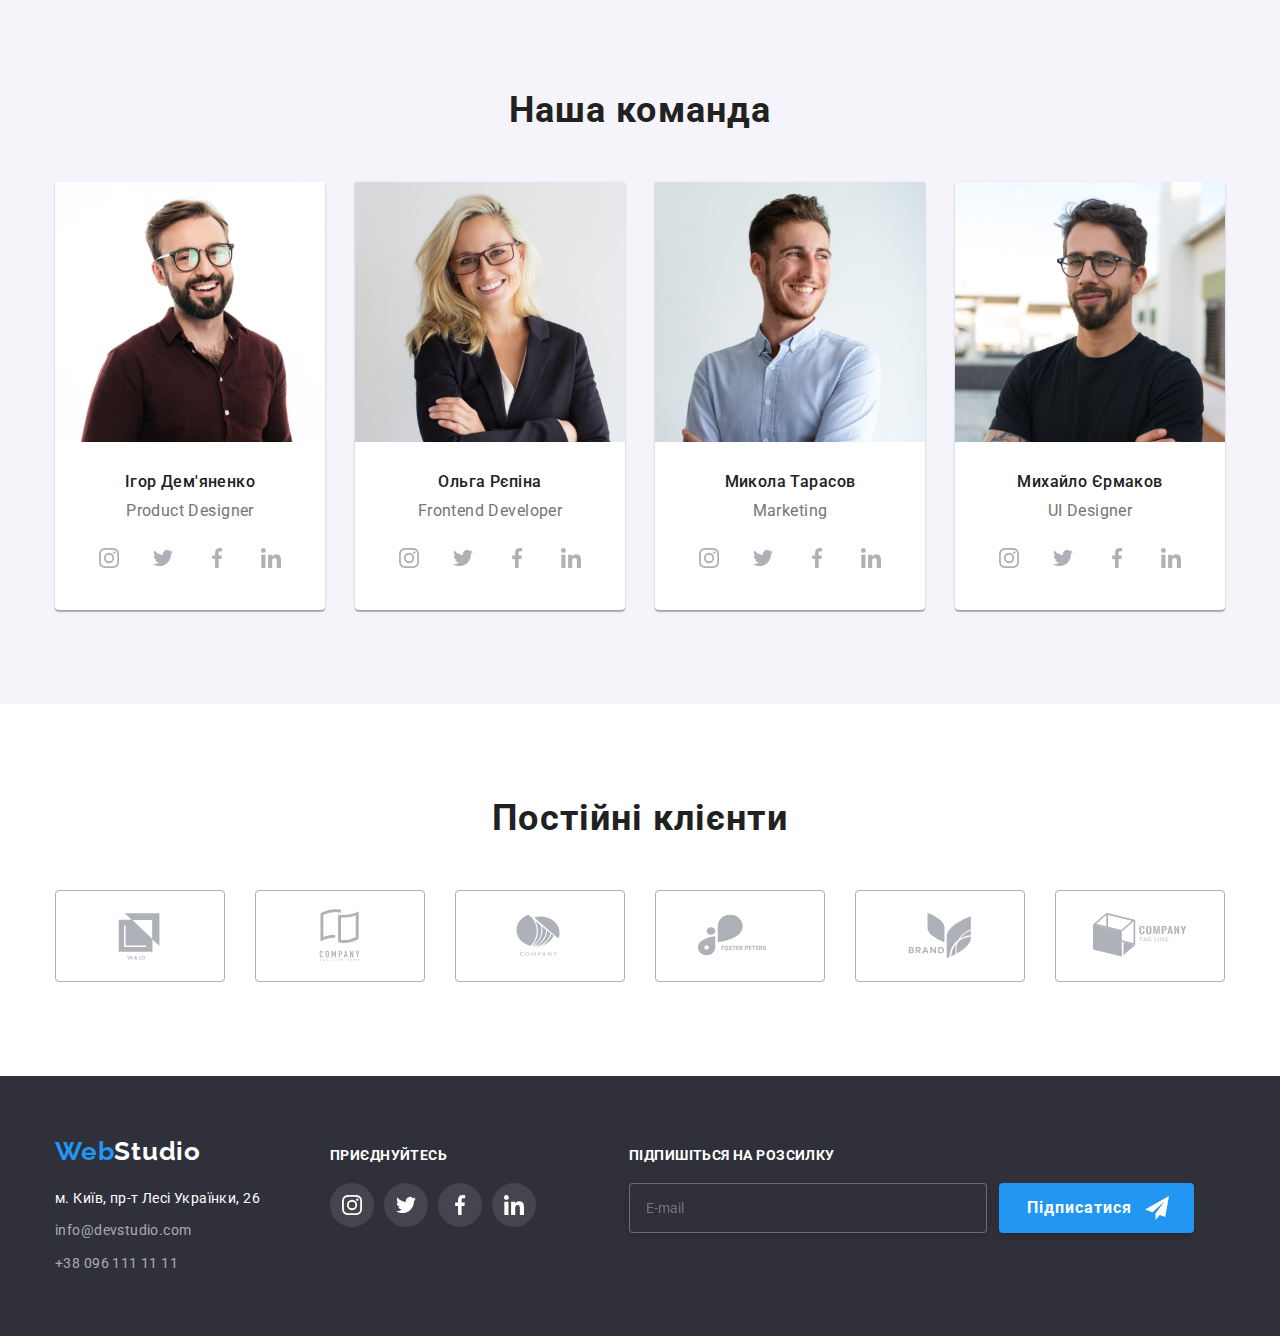
==== commit 51be9623: "SCSS BEM" ====
--- a/index.html
+++ b/index.html
@@ -13,42 +13,50 @@
       rel="stylesheet"
       href="https://cdnjs.cloudflare.com/ajax/libs/modern-normalize/1.1.0/modern-normalize.min.css"
     />
+    <link rel="stylesheet" href="./css/main.min.css" />
     <link rel="stylesheet" href="./css/styles.css" />
   </head>
   <body>
     <header class="page-header">
-      <div class="container main-nav">
-        <div class="box main-nav">
+      <div class="container main__nav">
+        <div class="box main__nav">
           <a class="logo link" href="./index.html"
             >Web<span class="studio">Studio</span></a
           >
           <nav>
             <ul class="site-nav list">
-              <li class="item">
-                <a class="link current" href="./index.html">Студія</a>
+              <li class="site-nav__item">
+                <a class="site-nav__link link current" href="./index.html"
+                  >Студія</a
+                >
               </li>
-              <li class="item">
-                <a class="link" href="./portfolio.html">Портфоліо</a>
+              <li class="site-nav__item">
+                <a class="site-nav__link link" href="./portfolio.html"
+                  >Портфоліо</a
+                >
               </li>
-              <li class="item">
-                <a class="link" href="#">Контакти</a>
+              <li class="site-nav__item">
+                <a class="site-nav__link link" href="#">Контакти</a>
               </li>
             </ul>
           </nav>
         </div>
 
-        <div class="box main-nav">
+        <div class="box main__nav">
           <ul class="contacts-list list">
-            <li class="item">
-              <a href="mailto:info@devstudio.com" class="link">
+            <li class="contacts-list__item">
+              <a
+                href="mailto:info@devstudio.com"
+                class="contacts-list__link link"
+              >
                 <svg class="mail-soc-icon" width="16" height="12">
                   <use href="./images/symbol-defs.svg#icon-envelope"></use>
                 </svg>
                 info@devstudio.com
               </a>
             </li>
-            <li class="item">
-              <a href="tel:+380961111111" class="link">
+            <li class="contacts-list__item">
+              <a href="tel:+380961111111" class="contacts-list__link link">
                 <svg class="tel-soc-icon" width="10" height="16">
                   <use href="./images/symbol-defs.svg#icon-smartphone"></use>
                 </svg>
@@ -71,50 +79,50 @@
       <section class="features">
         <div class="container">
           <h2 class="visually-hidden">Наші переваги</h2>
-          <ul class="features-list list">
-            <li class="item">
-              <div class="thumb">
-                <svg class="features-icon" width="70" height="70">
+          <ul class="features__list list">
+            <li class="features__item list">
+              <div class="features__thumb">
+                <svg class="features__icon" width="70" height="70">
                   <use href="./images/symbol-defs.svg#icon-antenna"></use>
                 </svg>
               </div>
-              <h3 class="title">Увага до деталей</h3>
-              <p class="text">
+              <h3 class="features__title">Увага до деталей</h3>
+              <p class="features__text">
                 Ідейні міркування, і навіть початок повсякденної роботи з
                 формування позиції.
               </p>
             </li>
-            <li class="item">
-              <div class="thumb">
-                <svg class="features-icon" width="70" height="70">
+            <li class="features__item list">
+              <div class="features__thumb">
+                <svg class="features__icon" width="70" height="70">
                   <use href="./images/symbol-defs.svg#icon-clock"></use>
                 </svg>
               </div>
-              <h3 class="title">Пунктуальність</h3>
-              <p class="text">
+              <h3 class="features__title">Пунктуальність</h3>
+              <p class="features__text">
                 Завдання організації, особливо рамки і місце навчання кадрів
                 тягне у себе.
               </p>
             </li>
-            <li class="item">
-              <div class="thumb">
-                <svg class="features-icon" width="70" height="70">
+            <li class="features__item list">
+              <div class="features__thumb">
+                <svg class="features__icon" width="70" height="70">
                   <use href="./images/symbol-defs.svg#icon-diagram"></use>
                 </svg>
               </div>
-              <h3 class="title">Планування</h3>
-              <p class="text">
+              <h3 class="features__title">Планування</h3>
+              <p class="features__text">
                 Так само консультація з широким активом значною мірою зумовлює.
               </p>
             </li>
-            <li class="item">
-              <div class="thumb">
-                <svg class="features-icon" width="70" height="70">
+            <li class="features__item list">
+              <div class="features__thumb">
+                <svg class="features__icon" width="70" height="70">
                   <use href="./images/symbol-defs.svg#icon-astronaut"></use>
                 </svg>
               </div>
-              <h3 class="title">Сучасні технології</h3>
-              <p class="text">
+              <h3 class="features__title">Сучасні технології</h3>
+              <p class="features__text">
                 Значимість цих проблем настільки очевидна, що реалізація
                 планових завдань.
               </p>
@@ -125,7 +133,7 @@
 
       <section class="work">
         <div class="container">
-          <h2 class="work-title style-title">Чим ми займаємося</h2>
+          <h2 class="work-title">Чим ми займаємося</h2>
           <ul class="work-list">
             <li class="work-item list">
               <img
@@ -163,7 +171,7 @@
 
       <section class="team">
         <div class="container">
-          <h2 class="team-title style-title">Наша команда</h2>
+          <h2 class="team-title">Наша команда</h2>
           <ul class="team-list">
             <li class="list bcg">
               <img src="./images/man.jpg" alt="Ігор Дем'яненко" width="270" />
@@ -343,46 +351,46 @@
 
       <section class="clients">
         <div class="container">
-          <h2 class="clients-title">Постійні клієнти</h2>
-          <ul class="clients-list list">
-            <li class="clients-item">
-              <a class="clients-logo-link" href=""
-                ><svg class="clients-icon" width="106" height="60">
+          <h2 class="clients__title">Постійні клієнти</h2>
+          <ul class="clients__list list">
+            <li class="clients__item">
+              <a class="clients__link" href=""
+                ><svg class="clients__icon" width="106" height="60">
                   <use href="./images/symbol-defs.svg#icon-Client-2"></use>
                 </svg>
               </a>
             </li>
-            <li class="clients-item">
-              <a class="clients-logo-link" href=""
-                ><svg class="clients-icon" width="106" height="60">
+            <li class="clients__item">
+              <a class="clients__link" href=""
+                ><svg class="clients__icon" width="106" height="60">
                   <use href="./images/symbol-defs.svg#icon-Client-1"></use>
                 </svg>
               </a>
             </li>
-            <li class="clients-item">
-              <a class="clients-logo-link" href=""
-                ><svg class="clients-icon" width="106" height="60">
+            <li class="clients__item">
+              <a class="clients__link" href=""
+                ><svg class="clients__icon" width="106" height="60">
                   <use href="./images/symbol-defs.svg#icon-Client-3"></use>
                 </svg>
               </a>
             </li>
-            <li class="clients-item">
-              <a class="clients-logo-link" href=""
-                ><svg class="clients-icon" width="106" height="60">
+            <li class="clients__item">
+              <a class="clients__link" href=""
+                ><svg class="clients__icon" width="106" height="60">
                   <use href="./images/symbol-defs.svg#icon-Client-4"></use>
                 </svg>
               </a>
             </li>
-            <li class="clients-item">
-              <a class="clients-logo-link" href=""
-                ><svg class="clients-icon" width="106" height="60">
+            <li class="clients__item">
+              <a class="clients__link" href=""
+                ><svg class="clients__icon" width="106" height="60">
                   <use href="./images/symbol-defs.svg#icon-Client-5"></use>
                 </svg>
               </a>
             </li>
-            <li class="clients-item">
-              <a class="clients-logo-link" href=""
-                ><svg class="clients-icon" width="106" height="60">
+            <li class="clients__item">
+              <a class="clients__link" href=""
+                ><svg class="clients__icon" width="106" height="60">
                   <use href="./images/symbol-defs.svg#icon-Client-6"></use>
                 </svg>
               </a>
--- a/css/main.min.css
+++ b/css/main.min.css
@@ -0,0 +1 @@
+:root{--primery-text-color: #212121;--title-text-color: #757575;--accent-text-color: #2196f3;--primery-white-color: #ffffff;--primery-black-color: #000000;--bg-footer-color: #2f303a;--bg-our-team: #f5f4fa;--address-footer: rgba(255, 255, 255, 0.6);--button-color: #188ce8;--button-bcg-color: #f5f4fa}.visually-hidden{position:absolute;white-space:nowrap;width:1px;height:1px;overflow:hidden;border:0;padding:0;clip:rect(0 0 0 0);-webkit-clip-path:inset(50%);clip-path:inset(50%);margin:-1px}.container{width:1200px;padding:0 15px;margin:0 auto}h1,h2,h3,h4,h5,h6,p,ul{margin:0}img{display:block;max-width:100%;height:auto}button{cursor:pointer;border:none;font-family:inherit}a{cursor:pointer}body{background-color:var(--primery-white-color);font-family:"Roboto",sans-serif;color:var(--primery-text-color);font-size:14px;letter-spacing:.03em}.list{list-style:none;padding:0;margin:0}.link{text-decoration:none}.page-header{width:100%;border-bottom:1px solid #ececec;background-color:var(--primery-white-color)}.box{width:1200px;padding:0;margin:0 auto}.main__nav{display:flex}.site-nav__link{position:relative;display:block;padding-top:32px;padding-bottom:32px;color:var(--primery-text-color);font-weight:500;font-size:14px;line-height:1.14;letter-spacing:.02em;transition:color 250ms cubic-bezier(0.4, 0, 0.2, 1)}.site-nav__link:hover,.site-nav__link:focus{color:var(--accent-text-color)}.site-nav__link.current{color:var(--accent-text-color)}.site-nav{display:flex;margin-left:93px}.site-nav__item:not(:last-child){margin-right:50px}.current::after{content:"";position:absolute;left:0;bottom:-1px;display:block;width:100%;height:4px;border-radius:2px;background-color:var(--accent-text-color)}.contacts-list{display:flex;margin-left:auto}.contacts-list__link{padding-top:32px;padding-bottom:32px;display:flex;align-items:center;margin-right:30px;color:var(--title-text-color);font-weight:500;font-size:14px;line-height:1.14;letter-spacing:.02em;transition:color 250ms cubic-bezier(0.4, 0, 0.2, 1)}.contacts-list__link:hover,.contacts-list__link.link:focus{color:var(--accent-text-color)}.contacts-list__item:not(:last-child){margin-right:50px}.mail-soc-icon{fill:currentColor;margin-right:10px}.contacts-list .mail-soc-icon:hover,.contacts-list .mail-soc-icon:focus{color:var(--accent-text-color)}.tel-soc-icon{fill:currentColor;margin-right:10px}.logo{display:block;padding:24px 0 25px 0;font-family:"Raleway";font-weight:700;font-size:26px;line-height:1.19;letter-spacing:.03em;color:var(--accent-text-color)}.studio{color:var(--primery-black-color)}.logo-footer{display:inline-block;margin-bottom:20px;font-family:"Raleway";font-weight:700;font-size:26px;line-height:1.19;letter-spacing:.03em;color:var(--accent-text-color)}.logo-footer .studio{color:var(--primery-white-color)}.hero{background-color:#c4c4c4;text-align:center;padding-top:200px;padding-bottom:200px}.hero{margin:auto;min-height:480px;max-width:1600px;background-image:linear-gradient(rgba(47, 48, 58, 0.4), rgba(47, 48, 58, 0.4)),url(../images/hero-bcg.jpg);background-repeat:no-repeat;background-position:center;background-size:cover}.hero-title{margin-left:auto;margin-right:auto;max-width:696px;color:var(--primery-white-color);font-weight:900;font-size:44px;line-height:1.36;letter-spacing:.06em;text-transform:uppercase}.modal-btn{display:inline-block;margin:0 auto;margin-top:30px;border-radius:4px;min-width:216px;padding:10px 32px;background-color:var(--accent-text-color);color:var(--primery-white-color);font-weight:700;font-size:16px;line-height:1.87;text-decoration:none;letter-spacing:.06em;transition:background-color 250ms cubic-bezier(0.4, 0, 0.2, 1)}.modal-btn:hover,.modal-btn:focus{background-color:var(--button-color)}.btn-footer{position:relative;background-color:var(--accent-text-color);color:var(--primery-white-color);padding:10px 62px 10px 28px;font-weight:bold;font-size:16px;letter-spacing:.06em;line-height:1.875;box-shadow:0px 4px 4px rgba(0,0,0,.15);border-radius:4px;transition:background-color 250ms cubic-bezier(0.4, 0, 0.2, 1)}.btn-footer:hover,.btn-footer:focus{background-color:var(--button-color)}.modal-btn-list{padding:6px 25px;border-radius:4px;background-color:var(--button-bcg-color);font-style:normal;font-weight:500;font-size:16px;line-height:1.62;transition:background-color 250ms cubic-bezier(0.4, 0, 0.2, 1)}.modal-btn-list:hover,.modal-btn-list:focus{color:var(--primery-white-color);background-color:var(--accent-text-color);box-shadow:0px 3px 1px rgba(0,0,0,.1),0px 1px 2px rgba(0,0,0,.08),0px 2px 2px rgba(0,0,0,.12)}.features__title{color:var(--primery-text-color);font-weight:700;font-size:14px;line-height:1.14;text-transform:uppercase;margin-bottom:10px}.features{padding-top:94px}.features__list{display:flex}.features__item:not(:last-child){margin-right:30px}.features__text{color:var(--title-text-color);font-size:14px;line-height:1.71;max-width:270px}.features__thumb{display:flex;background-color:#f5f4fa;width:270px;height:120px;margin-bottom:30px;align-items:center;justify-content:center}.work-title{font-weight:700;font-size:36px;line-height:1.16;text-align:center;letter-spacing:.03em;color:var(--primery-text-color);margin-bottom:50px}.team-title{font-weight:700;font-size:36px;line-height:1.16;text-align:center;letter-spacing:.03em;color:var(--primery-text-color);margin-bottom:50px}.clients__title{font-weight:700;font-size:36px;line-height:1.16;text-align:center;letter-spacing:.03em;color:var(--primery-text-color);margin-bottom:50px}.work{padding-top:94px;padding-bottom:94px}.work-list{position:relative;display:flex;padding-left:0}.work-list.item{max-width:370px}.work-list .work-item:not(:last-child){margin-right:30px}.activity-1{position:absolute;bottom:0;left:0;width:370px;height:70px;background:rgba(47,48,58,.8)}.activity-2{position:absolute;bottom:0;left:400px;width:370px;height:70px;background:rgba(47,48,58,.8)}.activity-3{position:absolute;bottom:0;left:800px;width:370px;height:70px;background:rgba(47,48,58,.8)}.activity-text{position:absolute;top:50%;left:50%;transform:translate(-50%, -50%);font-weight:700;font-size:14px;line-height:1.1428571429;text-align:center;letter-spacing:.03em;text-transform:uppercase;color:var(--primery-white-color)}.team-soc-list{display:flex;gap:10px;align-items:center;justify-content:center;margin-top:16px}.soc-icon{color:#afb1b8}.team-soc-item{height:44px;width:44px}.team-soc-link{display:flex;fill:currentColor;text-decoration:none;background-color:var(--primery-white-color);align-items:center;justify-content:center;border-radius:50%;width:100%;height:100%;fill:#afb1b8;transition:background-color 250ms cubic-bezier(0.4, 0, 0.2, 1)}.team-soc-link:hover,.team-soc-link:focus{background-color:var(--accent-text-color);fill:var(--primery-white-color)}.footer-soc-list{display:flex;gap:10px;margin-top:20px}.footer-soc-item{width:44px;height:44px}.footer-soc-link{display:flex;fill:currentColor;text-decoration:none;background-color:rgba(255,255,255,.1);align-items:center;justify-content:center;border-radius:50%;width:100%;height:100%;transition:background-color 250ms cubic-bezier(0.4, 0, 0.2, 1)}.footer-soc-link:hover,.footer-soc-link:focus{background-color:var(--accent-text-color)}.footer-soc-icon{color:var(--primery-white-color)}.soc-icon:hover,.soc-icon:focus{color:var(--primery-white-color)}.team-box{padding-top:30px;padding-bottom:30px;text-align:center}.subtitle-team{font-weight:500;font-size:16px;line-height:1.19;margin-bottom:10px}.team{padding-top:94px;padding-bottom:94px;background-color:var(--bg-our-team)}.team.text{color:var(--title-text-color);font-size:16px;line-height:1.19}.team-list{display:flex;padding-left:0}.bcg{width:270px;height:428px;left:215px;top:1632px;background:var(--primery-white-color);box-shadow:0px 1px 3px rgba(0,0,0,.12),0px 1px 1px rgba(0,0,0,.14),0px 2px 1px rgba(0,0,0,.2);border-radius:0px 0px 4px 4px}.team-list .bcg:not(:last-child){margin-right:30px}.clients{background-color:var(--primery-white-color);padding-top:94px;padding-bottom:94px}.clients__list{display:flex;gap:30px;align-items:center;justify-content:center}.clients__item{width:170px;height:92px}.clients__link{display:flex;fill:currentColor;align-items:center;justify-content:center;border:1px solid #afb1b8;border-radius:4px;width:100%;height:100%;fill:#afb1b8;transition:border-color 250ms cubic-bezier(0.4, 0, 0.2, 1),fill 250ms cubic-bezier(0.4, 0, 0.2, 1)}.clients__link:hover,.clients__link:focus{border-color:var(--accent-text-color);fill:var(--accent-text-color)}.footer{display:flex;align-items:baseline;background-color:var(--bg-footer-color);padding-top:60px;padding-bottom:60px}.menu-list{padding-left:0}.menu-list .item:not(:last-child){margin-bottom:9px}.menu-list.link{font-size:14px;line-height:1.71}address .link{font-style:normal;font-size:14px;line-height:1.7;color:var(--address-footer);transition:color 250ms cubic-bezier(0.4, 0, 0.2, 1)}address .link:hover,address .link:focus{color:var(--accent-text-color)}.address-link{font-style:normal;font-size:14px;line-height:1.7;color:var(--primery-white-color);text-decoration:none;transition:color 250ms cubic-bezier(0.4, 0, 0.2, 1)}.address-link:hover,.address-link:focus{color:var(--accent-text-color)}.footer-thumb{display:flex;align-items:baseline}.address-thumb{margin-right:70px}.footer-text{color:var(--primery-white-color);font-weight:700;font-size:14px;line-height:1.1428571429;letter-spacing:.03em;text-transform:uppercase}.footer-input{background-color:var(--bg-footer-color);margin-top:20px;width:358px;height:50px;border:1px solid rgba(255,255,255,.3);filter:drop-shadow(0px 4px 4px rgba(0, 0, 0, 0.15));border-radius:4px;padding:15px 16px}.footer-input:focus{border:1px solid var(--accent-text-color);outline:rgba(0,0,0,0)}.colortext{color:var(--primery-white-color)}.footer-icon-send{position:absolute;fill:currentColor;top:50%;right:13px;transform:translate(-50%, -50%)}.form-footer-thumb{display:flex;align-items:flex-end;gap:12px}.mailing-list-thumb{margin-left:93px}.text-overlay{position:absolute;display:flex;justify-content:center;align-items:center;top:0;left:0;height:101%;width:100%;padding:63px 24px;transform:translateY(100%);transition:transform 250ms cubic-bezier(0.4, 0, 0.2, 1);font-weight:400;font-size:18px;line-height:1.5555555556;letter-spacing:.03em;color:var(--primery-white-color);background-color:rgba(33,150,243,.9)}.backdrop{position:fixed;bottom:0;left:0;width:100%;height:100%;background-color:rgba(0,0,0,.2);transition:opacity 250ms cubic-bezier(0.4, 0, 0.2, 1),visibility 250ms cubic-bezier(0.4, 0, 0.2, 1)}.modal{position:absolute;top:50%;left:50%;width:528px;height:581px;background-color:var(--primery-white-color);box-shadow:0px 1px 3px rgba(0,0,0,.12),0px 1px 1px rgba(0,0,0,.14),0px 2px 1px rgba(0,0,0,.2);border-radius:4px;padding:40px;transform:translate(-50%, -50%) scale(1);transition:transform 250ms cubic-bezier(0.4, 0, 0.2, 1)}.backdrop.is-hidden .modal{transform:translate(-50%, -50%) scale(0)}.btn-close{position:absolute;top:8px;right:8px;width:30px;height:30px;background:var(--primery-white-color);border:1px solid rgba(0,0,0,.1);border-radius:50%;display:flex;justify-content:center;align-items:center;transition:background-color 250ms cubic-bezier(0.4, 0, 0.2, 1)}.btn-close:hover,.btn-close:focus{fill:var(--accent-text-color)}.is-hidden{opacity:0;visibility:hidden;pointer-events:none}.modal-title{font-weight:700;font-size:20px;line-height:1.15;text-align:center;letter-spacing:.03em;margin-bottom:12px;color:var(--primery-text-color)}.form-field{position:relative;display:flex;flex-direction:column;margin-bottom:10px;font-weight:400;font-size:12px;line-height:1.1666666667;letter-spacing:.01em;color:var(--title-text-color)}.modal-form .form-field:nth-last-child(-n+3){margin-bottom:0}.form-input-icon{position:absolute;top:50%;left:12px;transition:color 250ms cubic-bezier(0.4, 0, 0.2, 1)}.form-field:focus-within>.form-input-icon{fill:var(--accent-text-color)}.form-input{margin:0;padding-left:42px;width:100%;height:40px;border:1px solid rgba(33,33,33,.2);border-radius:4px;outline:rgba(0,0,0,0);transition:outline 250ms cubic-bezier(0.4, 0, 0.2, 1)}.form-input:focus,.form-input:focus{border:1px solid var(--accent-text-color)}.form-label{font-weight:400;font-size:12px;line-height:1.1666666667;letter-spacing:.01em;color:var(--title-text-color);margin-bottom:4px}.send-btn{display:block;margin:0 auto;width:200px;height:50px;margin-top:30px;padding:0;background:var(--accent-text-color);box-shadow:0px 4px 4px rgba(0,0,0,.15);border-radius:4px;align-items:center;text-align:center;letter-spacing:.06em;font-weight:700;font-size:16px;line-height:1.875;color:var(--primery-white-color);transition:background-color 250ms cubic-bezier(0.4, 0, 0.2, 1)}.send-btn:hover,.send-btn:focus{background-color:var(--button-color)}.form-comment{height:120px;width:100%;border:1px solid rgba(33,33,33,.2);border-radius:4px;resize:none;padding:12px 16px;margin-bottom:20px;outline:rgba(0,0,0,0);transition:outline 250ms cubic-bezier(0.4, 0, 0.2, 1)}.form-comment::-moz-placeholder{font-weight:400;font-size:12px;line-height:1.1666666667;letter-spacing:.01em;color:rgba(117,117,117,.5)}.form-comment:-ms-input-placeholder{font-weight:400;font-size:12px;line-height:1.1666666667;letter-spacing:.01em;color:rgba(117,117,117,.5)}.form-comment::placeholder{font-weight:400;font-size:12px;line-height:1.1666666667;letter-spacing:.01em;color:rgba(117,117,117,.5)}.modal-accept{color:var(--accent-text-color);text-decoration:underline}.text-checkbox{font-weight:400;font-size:14px;line-height:1.7142857143;letter-spacing:.03em;color:var(--title-text-color);display:flex;align-items:center;justify-content:center}.text-checkbox span{width:16px;height:15px;border:2px solid var(--primery-text-color);border-radius:2px;margin-right:10px;display:flex;align-items:center;justify-content:center;fill:rgba(0,0,0,0)}.checkbox:checked+.text-checkbox span{background-color:var(--accent-text-color);border-color:rgba(0,0,0,0);fill:#fff}.checkbox:focus+.text-checkbox span{border-color:var(--accent-text-color)}.page-list{display:flex;margin-bottom:50px;justify-content:center}.page-list.item{margin-right:8px}.some-item:not(:last-child){margin-right:8px}.portfolio-hero{padding-top:94px;padding-bottom:94px}.portfolio-title{margin-bottom:4px;color:var(--primery-text-color);font-weight:700;font-size:18px;line-height:2;letter-spacing:.06em}.portfolio-text{color:var(--title-text-color);font-size:16px;line-height:1.87}.portfolio-list{display:flex;flex-wrap:wrap}.card-link{display:block}.card-link:hover,.card-link:focus{box-shadow:0px 1px 1px rgba(0,0,0,.12),0px 4px 4px rgba(0,0,0,.06),1px 4px 6px rgba(0,0,0,.16)}.card-link:hover .text-overlay{transform:translateY(0)}.portfolio-list .item{width:370px;margin-right:30px;margin-bottom:30px}.portfolio-list .item:nth-child(3n){margin-right:0}.portfolio-list .item:nth-last-child(-n+3){margin-bottom:0}.card-title{padding:20px 24px;border:1px solid #eee;border-top:none}.project-thumb{position:relative;overflow:hidden}/*# sourceMappingURL=main.min.css.map */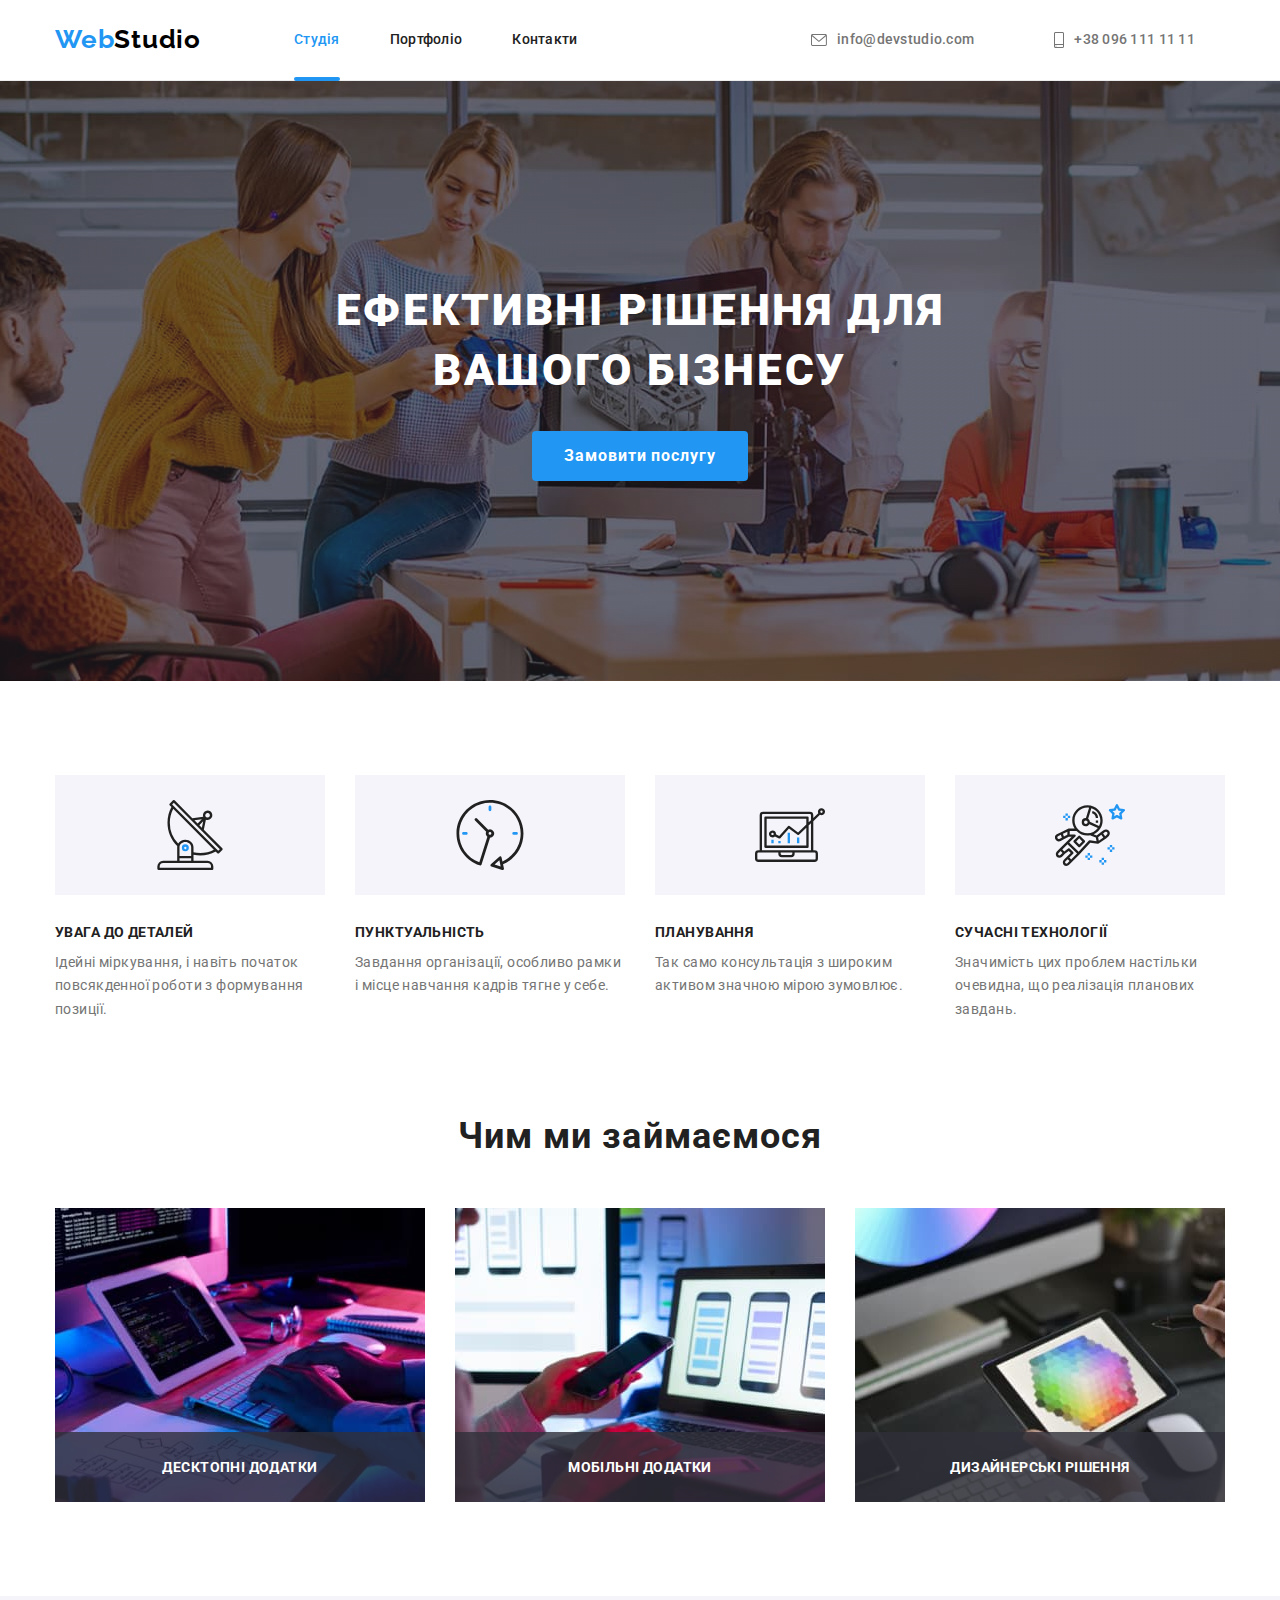
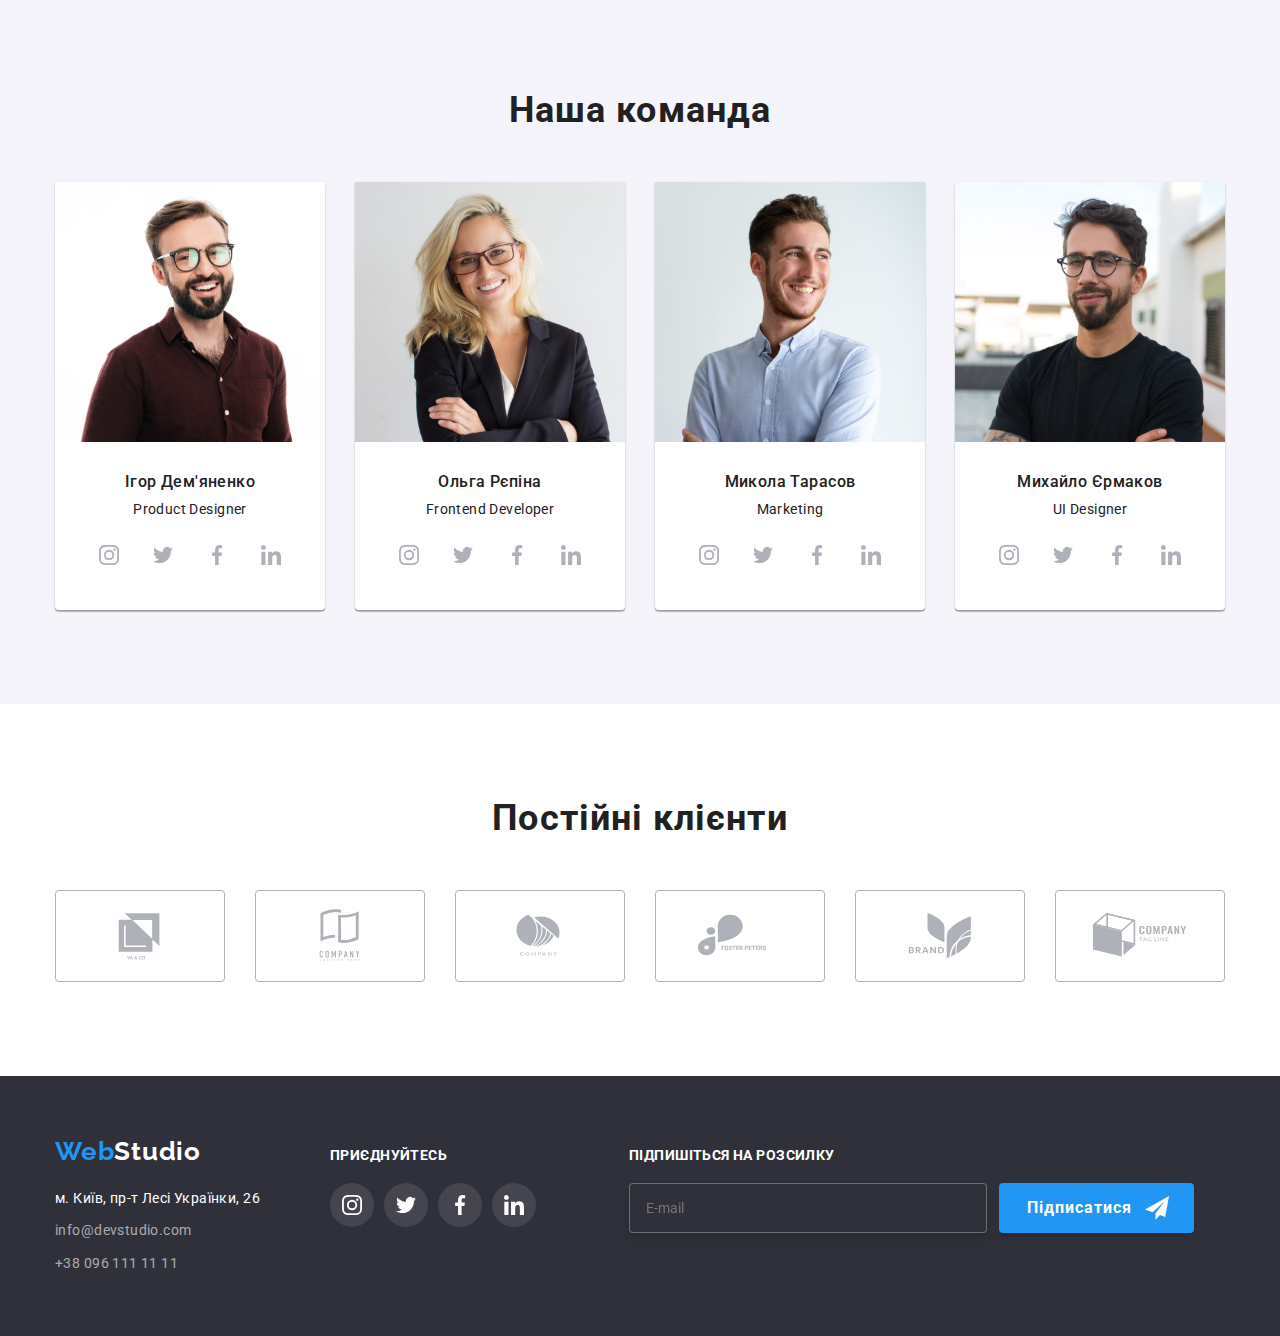
==== commit 7778b413: "delete styles.css from html" ====
--- a/index.html
+++ b/index.html
@@ -14,7 +14,7 @@
       href="https://cdnjs.cloudflare.com/ajax/libs/modern-normalize/1.1.0/modern-normalize.min.css"
     />
     <link rel="stylesheet" href="./css/main.min.css" />
-    <link rel="stylesheet" href="./css/styles.css" />
+    
   </head>
   <body>
     <header class="page-header">
